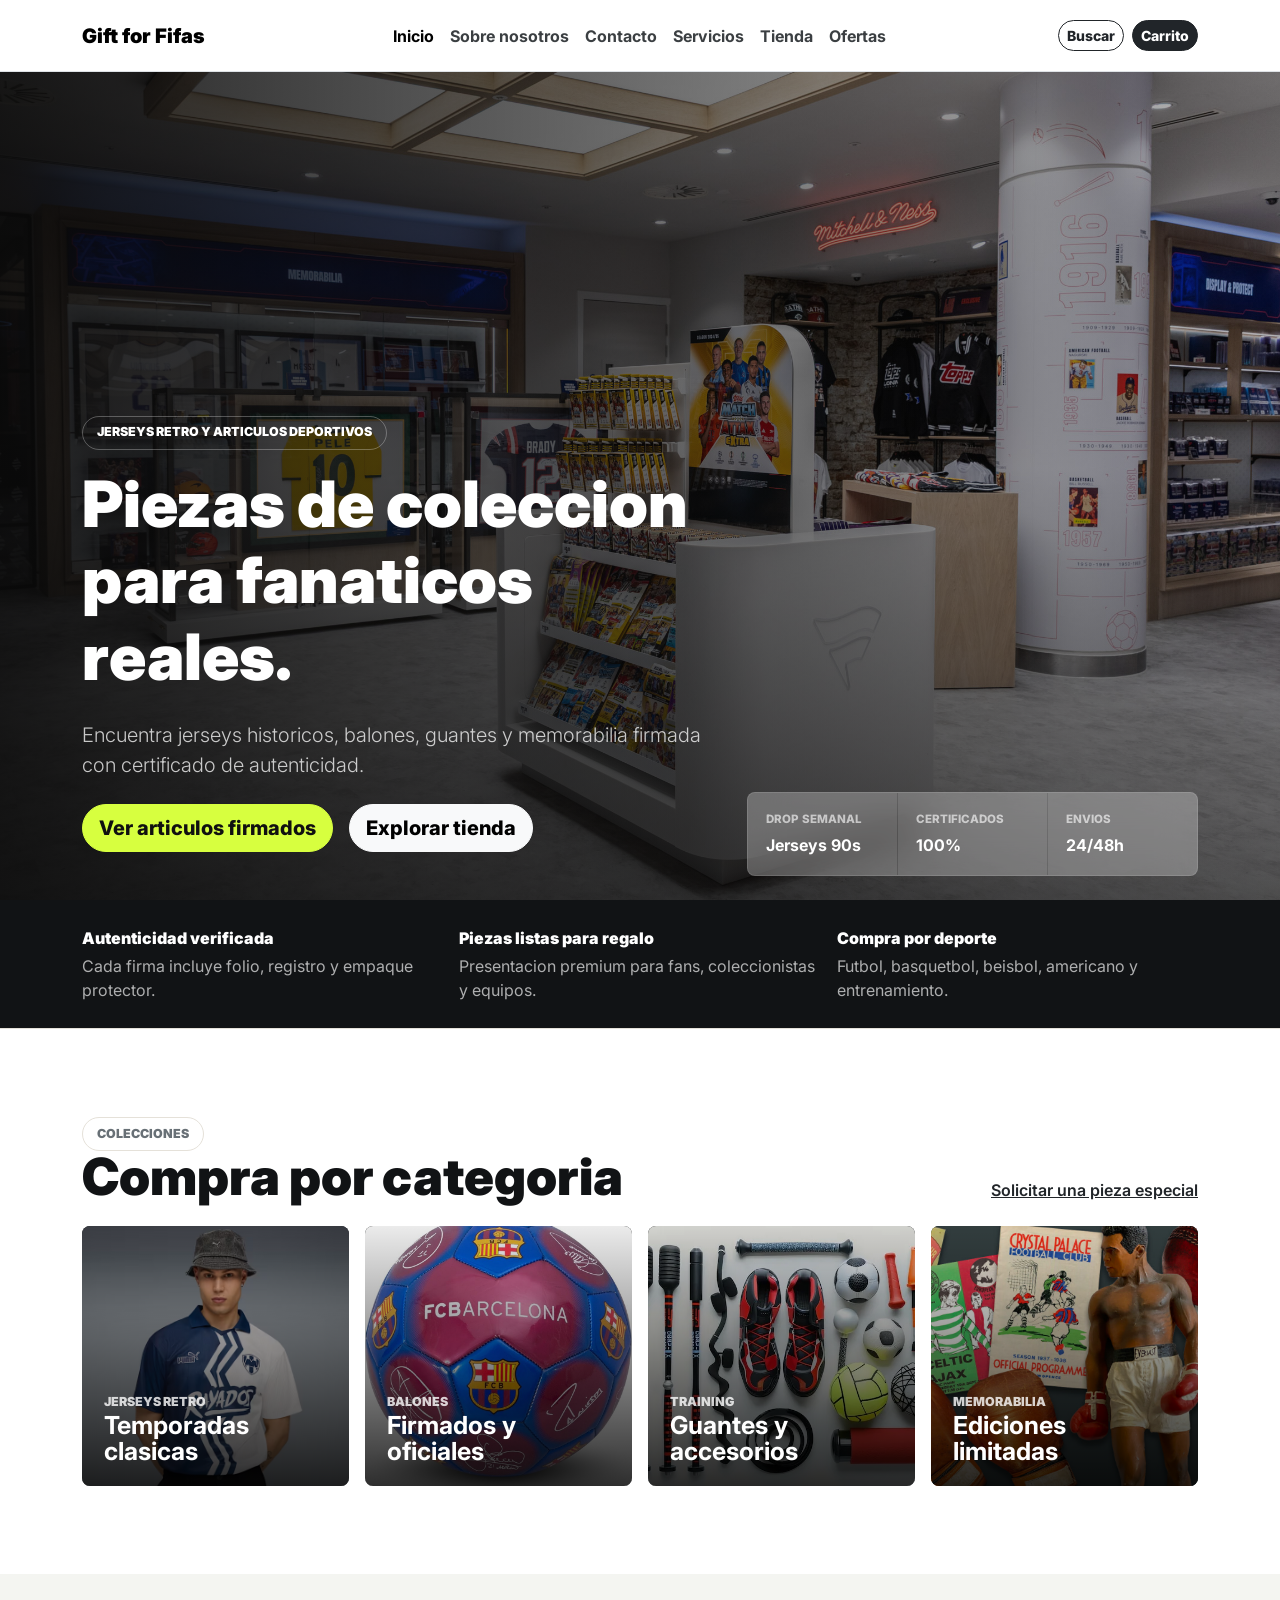
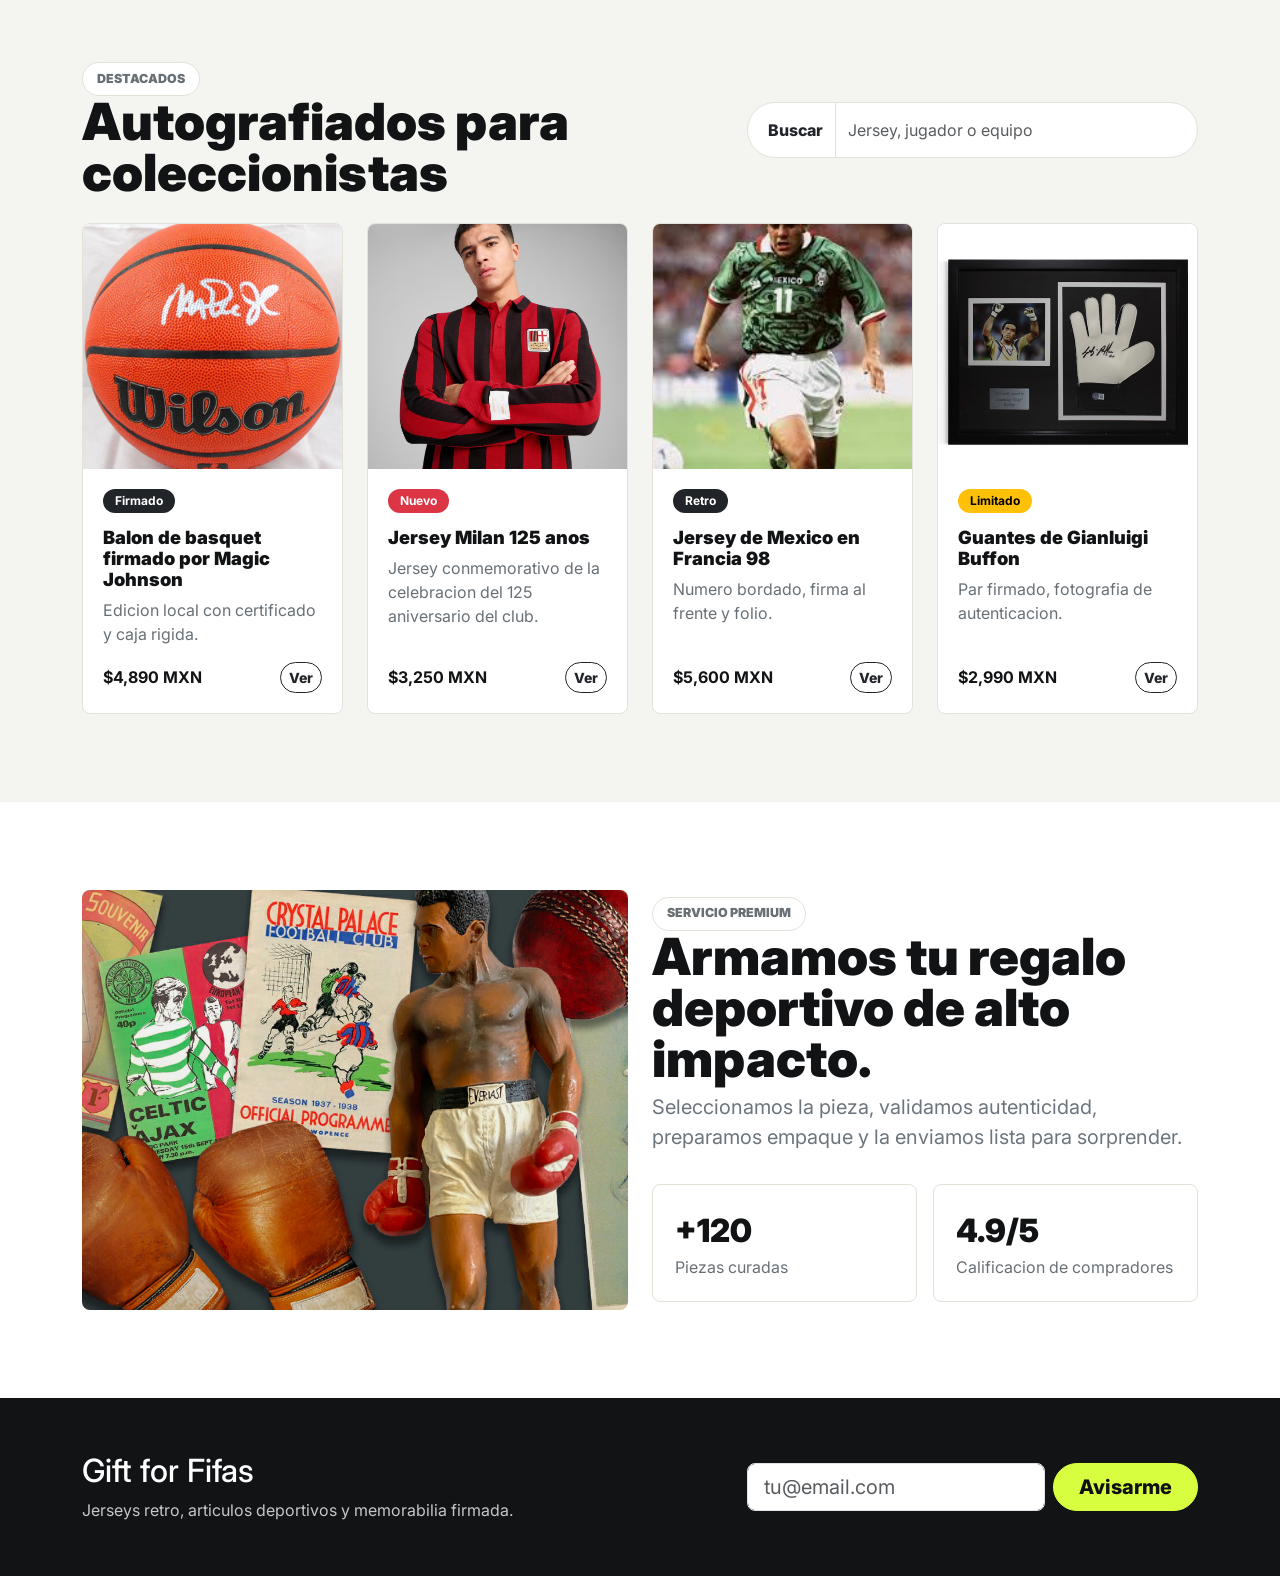
==== src/index.html @ b40ce78b "Merge pull request #1 from Rock2612:home section home" ====
<!DOCTYPE html>
<html lang="es">
<head>
    <meta charset="UTF-8">
    <meta name="viewport" content="width=device-width, initial-scale=1.0">
    <link href="https://cdn.jsdelivr.net/npm/bootstrap@5.3.8/dist/css/bootstrap.min.css" rel="stylesheet" integrity="sha384-sRIl4kxILFvY47J16cr9ZwB07vP4J8+LH7qKQnuqkuIAvNWLzeN8tE5YBujZqJLB" crossorigin="anonymous">
    <link rel="stylesheet" href="style.css">
    <title>Gift for Fifas</title>
</head>
<body>
    <nav class="navbar navbar-expand-lg fixed-top bg-white border-bottom">
        <div class="container">
            <a class="navbar-brand fw-black-custom" href="#">Gift for Fifas</a>
            <button class="navbar-toggler" type="button" data-bs-toggle="collapse" data-bs-target="#menuPrincipal" aria-controls="menuPrincipal" aria-expanded="false" aria-label="Abrir menu">
                <span class="navbar-toggler-icon"></span>
            </button>
            <div class="collapse navbar-collapse" id="menuPrincipal">
                <ul class="navbar-nav mx-auto mb-2 mb-lg-0">
                    <li class="nav-item"><a class="nav-link active" href="#inicio">Inicio</a></li>
                    <li class="nav-item"><a class="nav-link" href="#nosotros">Sobre nosotros</a></li>
                    <li class="nav-item"><a class="nav-link" href="#contacto">Contacto</a></li>
                    <li class="nav-item"><a class="nav-link" href="#servicios">Servicios</a></li>
                    <li class="nav-item"><a class="nav-link" href="#colecciones">Tienda</a></li>
                    <li class="nav-item"><a class="nav-link" href="#firmados">Ofertas</a></li>
                </ul>
                <div class="d-flex gap-2">
                    <button class="btn btn-outline-dark btn-sm">Buscar</button>
                    <button class="btn btn-dark btn-sm">Carrito</button>
                </div>
            </div>
        </div>
    </nav>

    <main id="inicio">
        <section class="hero-section">
            <div class="hero-image" aria-hidden="true"></div>
            <div class="hero-overlay"></div>
            <div class="container hero-content">
                <div class="row align-items-end min-vh-100">
                    <div class="col-lg-7 pb-5">
                        <span class="label-pill">Jerseys retro y articulos deportivos</span>
                        <h1 class="display-3 fw-black-custom text-white mt-3 mb-4">Piezas de coleccion para fanaticos reales.</h1>
                        <p class="lead text-white-soft mb-4">Encuentra jerseys historicos, balones, guantes y memorabilia firmada con certificado de autenticidad.</p>
                        <div class="d-flex flex-column flex-sm-row gap-3">
                            <a href="#firmados" class="btn btn-accent btn-lg">Ver articulos firmados</a>
                            <a href="#colecciones" class="btn btn-light btn-lg">Explorar tienda</a>
                        </div>
                    </div>
                    <div class="col-lg-5 pb-4">
                        <div class="hero-stats-panel ms-lg-auto">
                            <div>
                                <span class="stat-label">Drop semanal</span>
                                <strong>Jerseys 90s</strong>
                            </div>
                            <div>
                                <span class="stat-label">Certificados</span>
                                <strong>100%</strong>
                            </div>
                            <div>
                                <span class="stat-label">Envios</span>
                                <strong>24/48h</strong>
                            </div>
                        </div>
                    </div>
                </div>
            </div>
        </section>

        <section class="trust-strip">
            <div class="container">
                <div class="row g-3 text-center text-md-start">
                    <div class="col-md-4">
                        <p class="trust-title mb-1">Autenticidad verificada</p>
                        <p class="trust-text mb-0">Cada firma incluye folio, registro y empaque protector.</p>
                    </div>
                    <div class="col-md-4">
                        <p class="trust-title mb-1">Piezas listas para regalo</p>
                        <p class="trust-text mb-0">Presentacion premium para fans, coleccionistas y equipos.</p>
                    </div>
                    <div class="col-md-4">
                        <p class="trust-title mb-1">Compra por deporte</p>
                        <p class="trust-text mb-0">Futbol, basquetbol, beisbol, americano y entrenamiento.</p>
                    </div>
                </div>
            </div>
        </section>

        <section class="section-spacing" id="colecciones">
            <div class="container">
                <div class="d-flex flex-column flex-lg-row align-items-lg-end justify-content-between gap-3 mb-4">
                    <div>
                        <span class="label-pill label-light">Colecciones</span>
                        <h2 class="section-title mb-0">Compra por categoria</h2>
                    </div>
                    <a class="link-dark fw-semibold" href="#contacto">Solicitar una pieza especial</a>
                </div>

                <div class="row g-3">
                    <div class="col-6 col-lg-3">
                        <article class="category-card">
                            <img src="assets/img/retro.avif" class="category-image" alt="Jerseys retro colgados en tienda">
                            <span>Jerseys retro</span>
                            <strong>Temporadas clasicas</strong>
                        </article>
                    </div>
                    <div class="col-6 col-lg-3">
                        <article class="category-card">
                            <img src="assets/img/balon-firmado.jpg" class="category-image" alt="Balon firmado de coleccion">
                            <span>Balones</span>
                            <strong>Firmados y oficiales</strong>
                        </article>
                    </div>
                    <div class="col-6 col-lg-3">
                        <article class="category-card">
                            <img src="assets/img/articulos-deportivos.webp" class="category-image" alt="Articulos deportivos para entrenamiento">
                            <span>Training</span>
                            <strong>Guantes y accesorios</strong>
                        </article>
                    </div>
                    <div class="col-6 col-lg-3">
                        <article class="category-card">
                            <img src="assets/img/memorabilia.jpg" class="category-image" alt="Memorabilia deportiva en exhibicion">
                            <span>Memorabilia</span>
                            <strong>Ediciones limitadas</strong>
                        </article>
                    </div>
                </div>
            </div>
        </section>

        <section class="section-spacing soft-bg" id="firmados">
            <div class="container">
                <div class="row align-items-center g-4 mb-4">
                    <div class="col-lg-7">
                        <span class="label-pill label-light">Destacados</span>
                        <h2 class="section-title mb-0">Autografiados para coleccionistas</h2>
                    </div>
                    <div class="col-lg-5">
                        <div class="input-group product-search">
                            <span class="input-group-text">Buscar</span>
                            <input type="text" class="form-control" placeholder="Jersey, jugador o equipo">
                        </div>
                    </div>
                </div>

                <div class="row g-4">
                    <div class="col-md-6 col-xl-3">
                        <article class="product-card">
                            <div class="product-image-wrapper">
                                <img src="assets/img/magic-Jonhson.webp" class="product-image" alt="Balon de basquet firmado por Magic Johnson">
                            </div>
                            <div class="product-body">
                                <span class="badge text-bg-dark">Firmado</span>
                                <h3>Balon de basquet firmado por Magic Johnson</h3>
                                <p>Edicion local con certificado y caja rigida.</p>
                                <div class="d-flex justify-content-between align-items-center">
                                    <strong>$4,890 MXN</strong>
                                    <button class="btn btn-sm btn-outline-dark">Ver</button>
                                </div>
                            </div>
                        </article>
                    </div>
                    <div class="col-md-6 col-xl-3">
                        <article class="product-card">
                            <div class="product-image-wrapper">
                                <img src="assets/img/milan.avif" class="product-image" alt="Jersey conmemorativo del Milan">
                            </div>
                            <div class="product-body">
                                <span class="badge text-bg-danger">Nuevo</span>
                                <h3>Jersey Milan 125 anos</h3>
                                <p>Jersey conmemorativo de la celebracion del 125 aniversario del club.</p>
                                <div class="d-flex justify-content-between align-items-center">
                                    <strong>$3,250 MXN</strong>
                                    <button class="btn btn-sm btn-outline-dark">Ver</button>
                                </div>
                            </div>
                        </article>
                    </div>
                    <div class="col-md-6 col-xl-3">
                        <article class="product-card">
                            <div class="product-image-wrapper">
                                <img src="assets/img/francia98.jpg" class="product-image" alt="Jersey de Mexico en Francia 98">
                            </div>
                            <div class="product-body">
                                <span class="badge text-bg-dark">Retro</span>
                                <h3>Jersey de Mexico en Francia 98</h3>
                                <p>Numero bordado, firma al frente y folio.</p>
                                <div class="d-flex justify-content-between align-items-center">
                                    <strong>$5,600 MXN</strong>
                                    <button class="btn btn-sm btn-outline-dark">Ver</button>
                                </div>
                            </div>
                        </article>
                    </div>
                    <div class="col-md-6 col-xl-3">
                        <article class="product-card">
                            <div class="product-image-wrapper">
                                <img src="assets/img/buffon.png" class="product-image" alt="Guantes firmados por Gianluigi Buffon">
                            </div>
                            <div class="product-body">
                                <span class="badge text-bg-warning">Limitado</span>
                                <h3>Guantes de Gianluigi Buffon</h3>
                                <p>Par firmado, fotografia de autenticacion.</p>
                                <div class="d-flex justify-content-between align-items-center">
                                    <strong>$2,990 MXN</strong>
                                    <button class="btn btn-sm btn-outline-dark">Ver</button>
                                </div>
                            </div>
                        </article>
                    </div>
                </div>
            </div>
        </section>

        <section class="section-spacing" id="servicios">
            <div class="container">
                <div class="row g-4 align-items-center">
                    <div class="col-lg-6">
                        <div class="editorial-image"></div>
                    </div>
                    <div class="col-lg-6" id="nosotros">
                        <span class="label-pill label-light">Servicio premium</span>
                        <h2 class="section-title">Armamos tu regalo deportivo de alto impacto.</h2>
                        <p class="text-secondary fs-5">Seleccionamos la pieza, validamos autenticidad, preparamos empaque y la enviamos lista para sorprender.</p>
                        <div class="row g-3 mt-2">
                            <div class="col-sm-6">
                                <div class="mini-stat">
                                    <strong>+120</strong>
                                    <span>Piezas curadas</span>
                                </div>
                            </div>
                            <div class="col-sm-6">
                                <div class="mini-stat">
                                    <strong>4.9/5</strong>
                                    <span>Calificacion de compradores</span>
                                </div>
                            </div>
                        </div>
                    </div>
                </div>
            </div>
        </section>
    </main>

    <footer class="site-footer" id="contacto">
        <div class="container">
            <div class="row g-4 align-items-center">
                <div class="col-lg-7">
                    <h2 class="mb-2">Gift for Fifas</h2>
                    <p class="mb-0 text-white-soft">Jerseys retro, articulos deportivos y memorabilia firmada.</p>
                </div>
                <div class="col-lg-5">
                    <form class="row g-2">
                        <div class="col-sm-8">
                            <input type="email" class="form-control form-control-lg" placeholder="tu@email.com">
                        </div>
                        <div class="col-sm-4">
                            <button class="btn btn-accent btn-lg w-100" type="submit">Avisarme</button>
                        </div>
                    </form>
                </div>
            </div>
        </div>
    </footer>

    <script src="app.js"></script>
    <script src="https://cdn.jsdelivr.net/npm/bootstrap@5.3.8/dist/js/bootstrap.bundle.min.js" integrity="sha384-FKyoEForCGlyvwx9Hj09JcYn3nv7wiPVlz7YYwJrWVcXK/BmnVDxM+D2scQbITxI" crossorigin="anonymous"></script>
</body>
</html>
---- src/style.css ----
@import url("https://fonts.googleapis.com/css2?family=Inter:wght@400;500;600;700;800;900&display=swap");

:root {
    --tinta: #111315;
    --texto-suave: #687076;
    --soft-bg: #f4f5f1;
    --linea: #e5e1d9;
    --acento: #d7ff3f;
}

* {
    letter-spacing: 0;
}

body {
    font-family: "Inter", Arial, sans-serif;
    color: var(--tinta);
    background: #fff;
}

.fw-black-custom {
    font-weight: 900;
}

.navbar {
    min-height: 72px;
}

.navbar-brand {
    font-size: 1.25rem;
}

.nav-link {
    font-weight: 700;
    color: #3b3f42;
}

.hero-section {
    position: relative;
    min-height: 760px;
    overflow: hidden;
    background: #101010;
}

.hero-image {
    position: absolute;
    inset: 0;
    background-image: url("assets/img/fataticos.jpg");
    background-size: cover;
    background-position: center top;
    transform: scale(1.03);
}

.hero-overlay {
    position: absolute;
    inset: 0;
    background:
        linear-gradient(90deg, rgba(10, 10, 10, .9) 0%, rgba(10, 10, 10, .62) 44%, rgba(10, 10, 10, .26) 100%),
        linear-gradient(0deg, rgba(10, 10, 10, .58) 0%, rgba(10, 10, 10, .04) 48%);
}

.hero-content {
    position: relative;
    z-index: 2;
}

.text-white-soft {
    color: rgba(255, 255, 255, .76);
}

.label-pill {
    display: inline-flex;
    align-items: center;
    min-height: 34px;
    padding: 0 14px;
    border: 1px solid rgba(255, 255, 255, .28);
    border-radius: 999px;
    color: #fff;
    font-size: .78rem;
    font-weight: 900;
    text-transform: uppercase;
}

.label-light {
    border-color: var(--linea);
    color: var(--texto-suave);
    background: #fff;
}

.btn {
    border-radius: 999px;
    font-weight: 800;
}

.btn-accent {
    color: #101010;
    background: var(--acento);
    border-color: var(--acento);
}

.btn-accent:hover {
    color: #101010;
    background: #c6ef31;
    border-color: #c6ef31;
}

.hero-stats-panel {
    display: grid;
    grid-template-columns: repeat(3, 1fr);
    gap: 1px;
    max-width: 460px;
    overflow: hidden;
    border: 1px solid rgba(255, 255, 255, .22);
    border-radius: 8px;
    background: rgba(255, 255, 255, .18);
    backdrop-filter: blur(18px);
}

.hero-stats-panel > div {
    min-width: 0;
    padding: 18px;
    background: rgba(255, 255, 255, .12);
}

.hero-stats-panel strong,
.hero-stats-panel span {
    display: block;
    color: #fff;
}

.stat-label {
    margin-bottom: 5px;
    font-size: .72rem;
    font-weight: 800;
    text-transform: uppercase;
    color: rgba(255, 255, 255, .62) !important;
}

.trust-strip {
    padding: 26px 0;
    border-bottom: 1px solid var(--linea);
    background: var(--tinta);
}

.trust-title {
    color: #fff;
    font-weight: 900;
}

.trust-text {
    color: rgba(255, 255, 255, .66);
}

.section-spacing {
    padding: 88px 0;
}

.soft-bg {
    background: var(--soft-bg);
}

.section-title {
    max-width: 760px;
    font-size: clamp(2rem, 4vw, 3.5rem);
    font-weight: 900;
    line-height: 1;
}

.category-card {
    position: relative;
    display: flex;
    flex-direction: column;
    justify-content: flex-end;
    min-height: 260px;
    padding: 22px;
    border-radius: 8px;
    color: #fff;
    overflow: hidden;
    isolation: isolate;
    background: var(--tinta);
}

.category-card::after {
    position: absolute;
    inset: 0;
    z-index: -1;
    content: "";
    background: linear-gradient(180deg, rgba(0, 0, 0, .08) 0%, rgba(0, 0, 0, .82) 100%);
}

.category-image {
    position: absolute;
    inset: 0;
    z-index: -2;
    width: 100%;
    height: 100%;
    object-fit: cover;
    object-position: center;
    transition: transform .3s ease;
}

.category-card:hover .category-image {
    transform: scale(1.06);
}

.category-card span {
    font-size: .78rem;
    font-weight: 900;
    text-transform: uppercase;
    opacity: .8;
}

.category-card strong {
    max-width: 190px;
    font-size: 1.55rem;
    line-height: 1.05;
}

.product-search .input-group-text,
.product-search .form-control {
    min-height: 56px;
    border-color: var(--linea);
    border-radius: 999px;
}

.product-search .input-group-text {
    padding-left: 20px;
    background: #fff;
    font-weight: 800;
}

.product-search .form-control {
    padding-right: 20px;
}

.product-card {
    display: flex;
    flex-direction: column;
    height: 100%;
    overflow: hidden;
    border: 1px solid var(--linea);
    border-radius: 8px;
    background: #fff;
}

.product-image-wrapper {
    height: 245px;
    background: #f6f6f3;
}

.product-image {
    display: block;
    width: 100%;
    height: 100%;
    object-fit: cover;
    object-position: center;
}

.product-body {
    display: flex;
    flex: 1;
    flex-direction: column;
    padding: 20px;
}

.product-body .badge {
    align-self: flex-start;
    padding: 6px 12px;
    border-radius: 999px;
}

.product-body h3 {
    margin: 14px 0 8px;
    font-size: 1.14rem;
    font-weight: 900;
    line-height: 1.15;
}

.product-body p {
    flex: 1;
    color: var(--texto-suave);
}

.editorial-image {
    min-height: 420px;
    border-radius: 8px;
    background-image:
        linear-gradient(180deg, rgba(0, 0, 0, .04), rgba(0, 0, 0, .08)),
        url("assets/img/memorabilia.jpg");
    background-size: cover;
    background-position: center;
}

.mini-stat {
    padding: 22px;
    border: 1px solid var(--linea);
    border-radius: 8px;
    background: #fff;
}

.mini-stat strong,
.mini-stat span {
    display: block;
}

.mini-stat strong {
    font-size: 2rem;
    font-weight: 900;
}

.mini-stat span {
    color: var(--texto-suave);
}

.site-footer {
    padding: 54px 0;
    color: #fff;
    background: #111315;
}

@media (max-width: 991.98px) {
    .hero-section {
        min-height: 700px;
    }

    .display-3 {
        font-size: 3.2rem;
    }
}

@media (max-width: 575.98px) {
    .navbar {
        min-height: 64px;
    }

    .hero-section {
        min-height: 760px;
    }

    .display-3 {
        font-size: 2.55rem;
    }

    .hero-stats-panel {
        grid-template-columns: 1fr;
    }

    .section-spacing {
        padding: 60px 0;
    }

    .category-card {
        min-height: 210px;
        padding: 18px;
    }

    .category-card strong {
        font-size: 1.2rem;
    }

    .product-image-wrapper {
        height: 230px;
    }
}
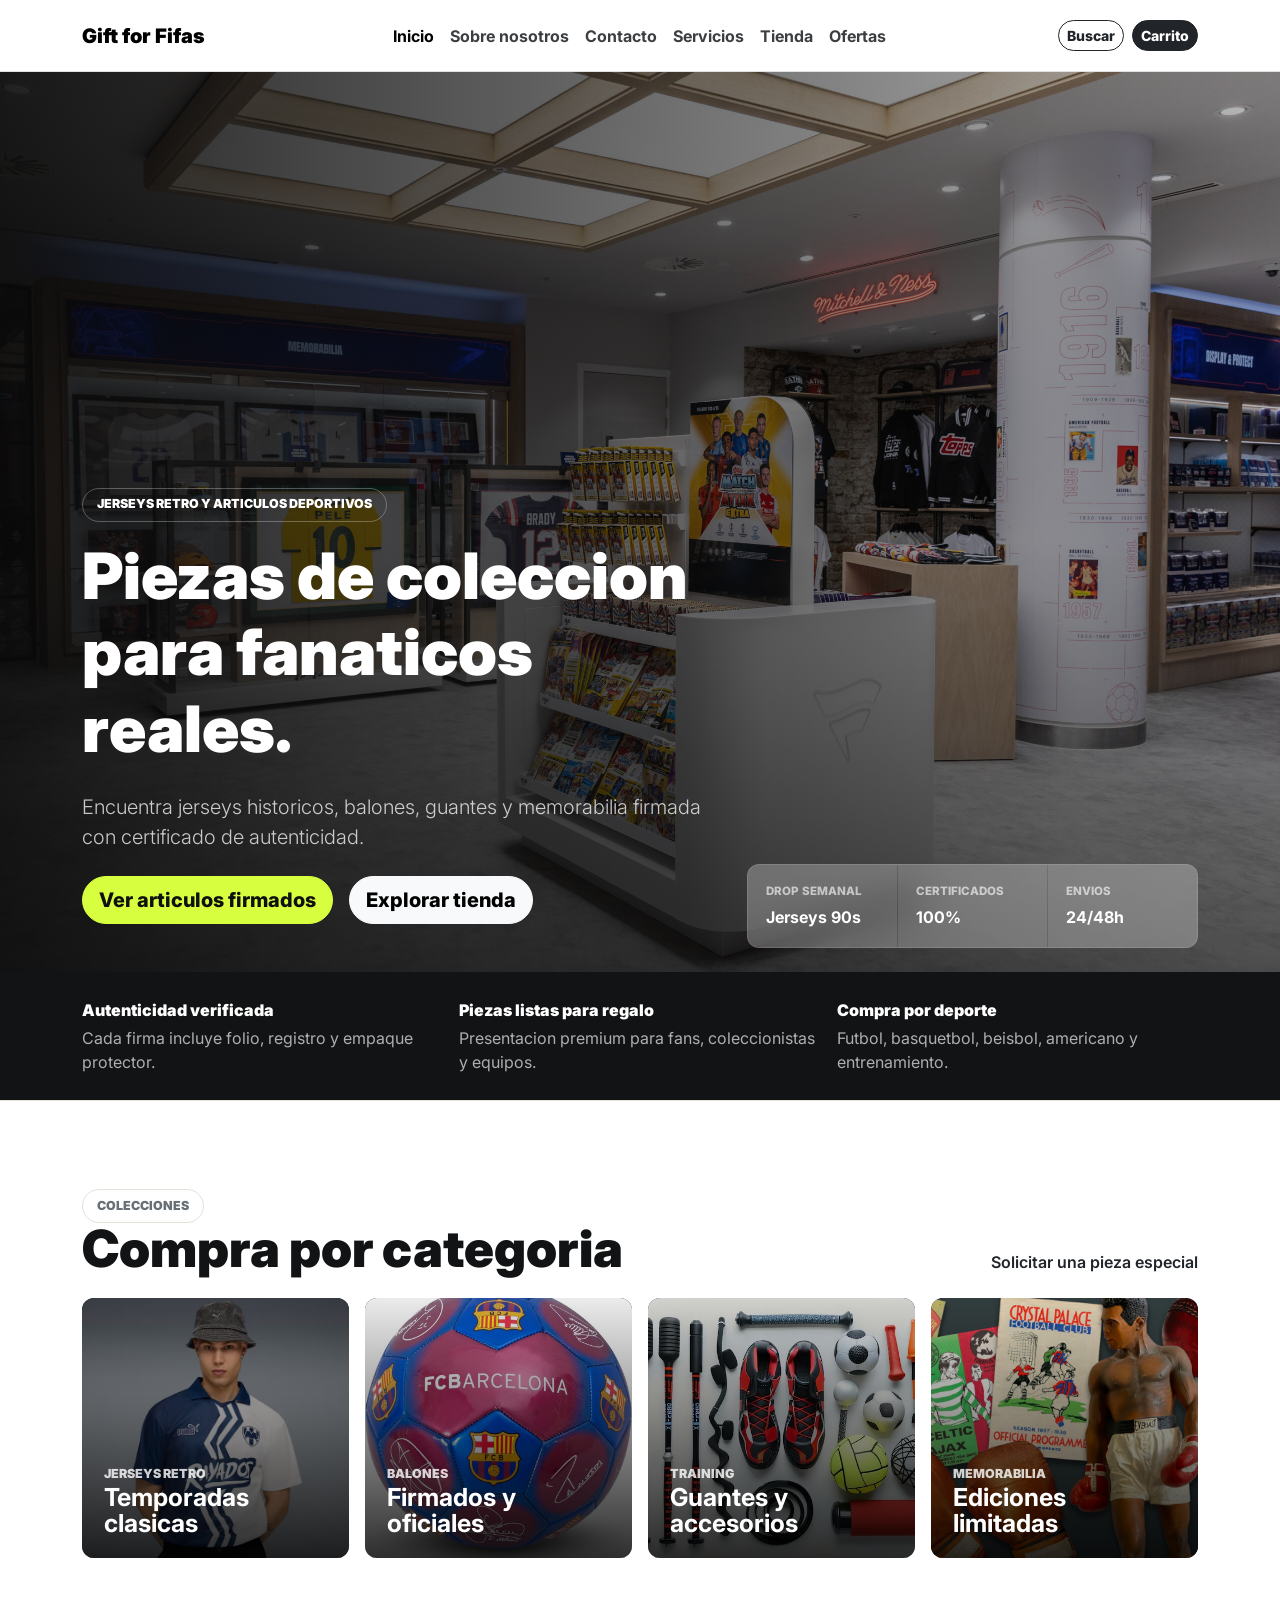
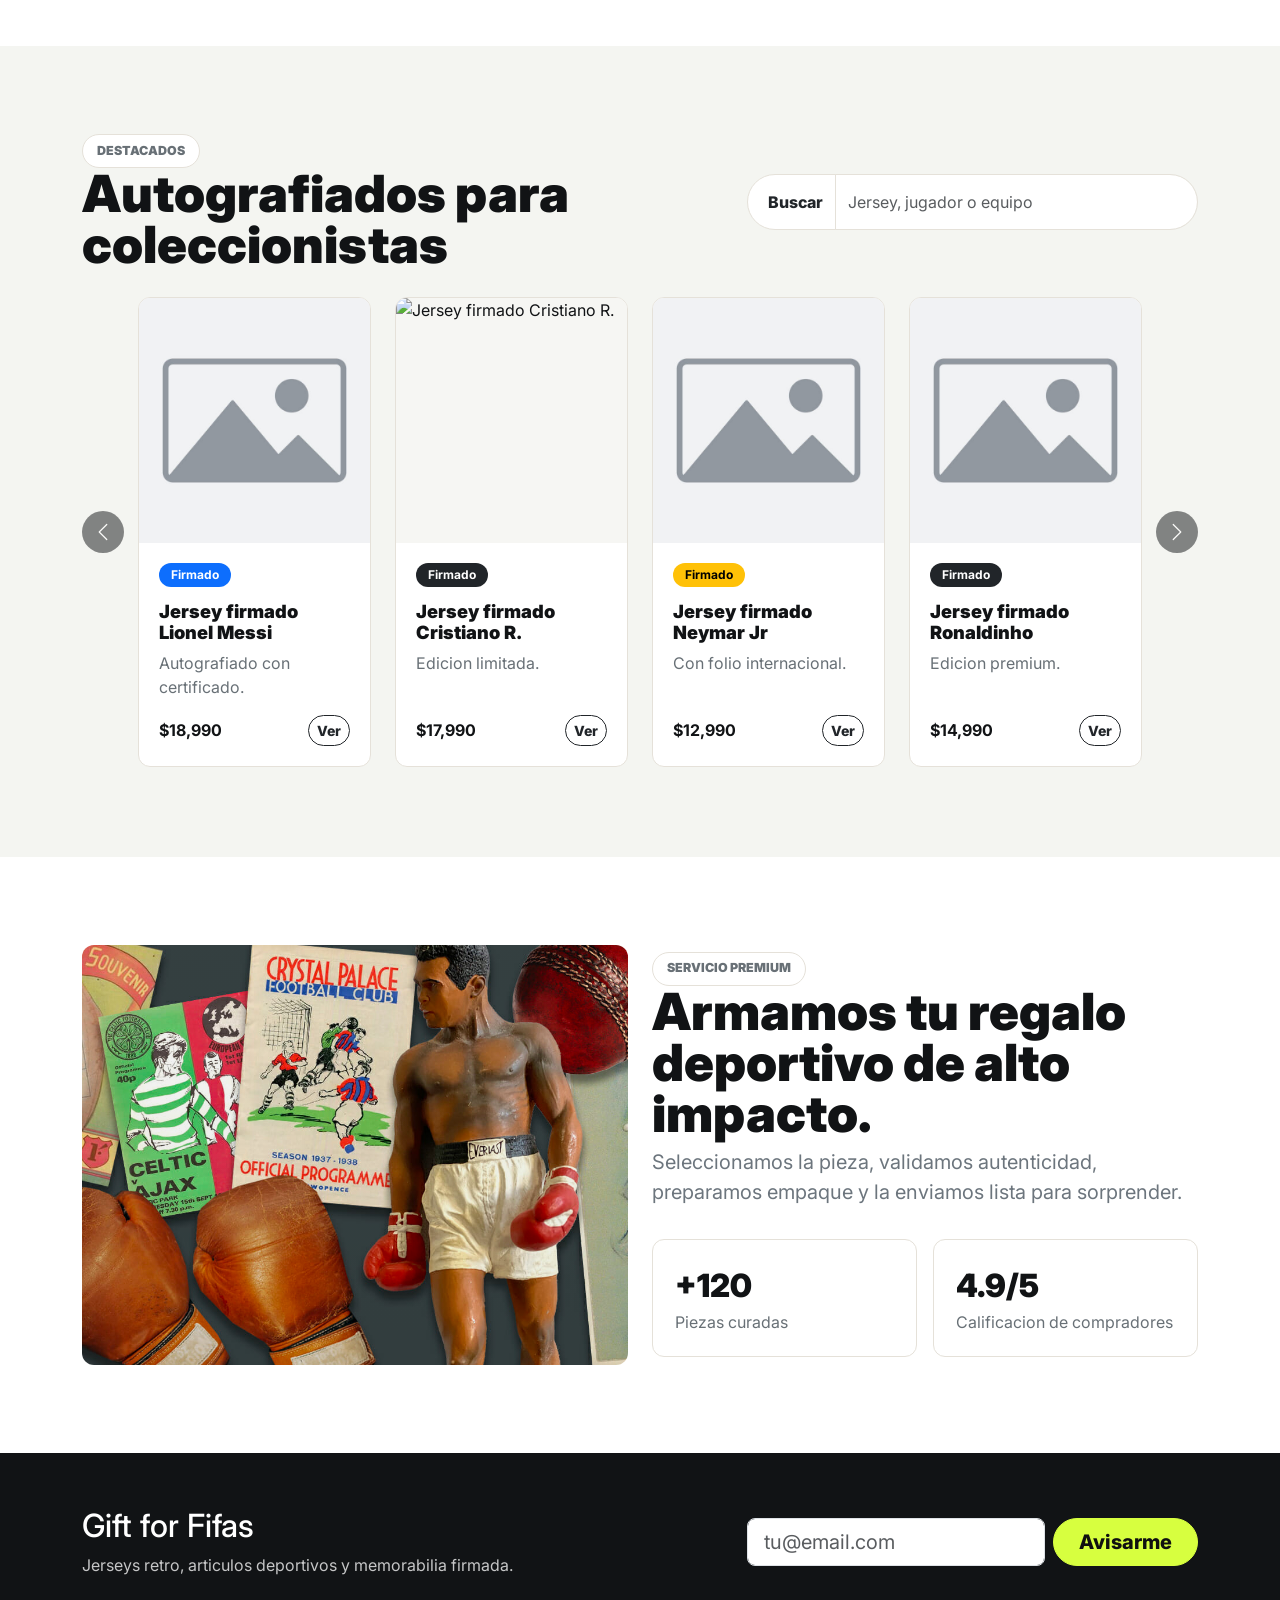
==== commit e9a7baba: "Merge pull request #2 from Rock2612:add-db.json db.josn" ====
--- a/src/index.html
+++ b/src/index.html
@@ -1,17 +1,21 @@
 <!DOCTYPE html>
-<html lang="es">
+<html lang="en">
+
 <head>
+    <link href="https://cdn.jsdelivr.net/npm/bootstrap@5.3.8/dist/css/bootstrap.min.css" rel="stylesheet" integrity="sha384-sRIl4kxILFvY47J16cr9ZwB07vP4J8+LH7qKQnuqkuIAvNWLzeN8tE5YBujZqJLB" crossorigin="anonymous">
+    <link rel="stylesheet" href="/src/style.css">
     <meta charset="UTF-8">
     <meta name="viewport" content="width=device-width, initial-scale=1.0">
-    <link href="https://cdn.jsdelivr.net/npm/bootstrap@5.3.8/dist/css/bootstrap.min.css" rel="stylesheet" integrity="sha384-sRIl4kxILFvY47J16cr9ZwB07vP4J8+LH7qKQnuqkuIAvNWLzeN8tE5YBujZqJLB" crossorigin="anonymous">
-    <link rel="stylesheet" href="style.css">
-    <title>Gift for Fifas</title>
+    <title>Gift for Fifas | Jerseys Retro y Memorabilia</title>
 </head>
+
 <body>
+
     <nav class="navbar navbar-expand-lg fixed-top bg-white border-bottom">
         <div class="container">
             <a class="navbar-brand fw-black-custom" href="#">Gift for Fifas</a>
-            <button class="navbar-toggler" type="button" data-bs-toggle="collapse" data-bs-target="#menuPrincipal" aria-controls="menuPrincipal" aria-expanded="false" aria-label="Abrir menu">
+            <button class="navbar-toggler" type="button" data-bs-toggle="collapse" data-bs-target="#menuPrincipal"
+                aria-controls="menuPrincipal" aria-expanded="false" aria-label="Abrir menu">
                 <span class="navbar-toggler-icon"></span>
             </button>
             <div class="collapse navbar-collapse" id="menuPrincipal">
@@ -39,8 +43,10 @@
                 <div class="row align-items-end min-vh-100">
                     <div class="col-lg-7 pb-5">
                         <span class="label-pill">Jerseys retro y articulos deportivos</span>
-                        <h1 class="display-3 fw-black-custom text-white mt-3 mb-4">Piezas de coleccion para fanaticos reales.</h1>
-                        <p class="lead text-white-soft mb-4">Encuentra jerseys historicos, balones, guantes y memorabilia firmada con certificado de autenticidad.</p>
+                        <h1 class="display-3 fw-black-custom text-white mt-3 mb-4">Piezas de coleccion para fanaticos
+                            reales.</h1>
+                        <p class="lead text-white-soft mb-4">Encuentra jerseys historicos, balones, guantes y
+                            memorabilia firmada con certificado de autenticidad.</p>
                         <div class="d-flex flex-column flex-sm-row gap-3">
                             <a href="#firmados" class="btn btn-accent btn-lg">Ver articulos firmados</a>
                             <a href="#colecciones" class="btn btn-light btn-lg">Explorar tienda</a>
@@ -97,29 +103,35 @@
 
                 <div class="row g-3">
                     <div class="col-6 col-lg-3">
+                        <a href="">
+                            <article class="category-card">
+                                <img src="assets/img/retro.avif" class="category-image"
+                                    alt="Jerseys retro colgados en tienda">
+                                <span>Jerseys retro</span>
+                                <strong>Temporadas clasicas</strong>
+                            </article>
+                        </a>
+                    </div>
+                    <div class="col-6 col-lg-3">
                         <article class="category-card">
-                            <img src="assets/img/retro.avif" class="category-image" alt="Jerseys retro colgados en tienda">
-                            <span>Jerseys retro</span>
-                            <strong>Temporadas clasicas</strong>
-                        </article>
-                    </div>
-                    <div class="col-6 col-lg-3">
-                        <article class="category-card">
-                            <img src="assets/img/balon-firmado.jpg" class="category-image" alt="Balon firmado de coleccion">
+                            <img src="assets/img/balon-firmado.jpg" class="category-image"
+                                alt="Balon firmado de coleccion">
                             <span>Balones</span>
                             <strong>Firmados y oficiales</strong>
                         </article>
                     </div>
                     <div class="col-6 col-lg-3">
                         <article class="category-card">
-                            <img src="assets/img/articulos-deportivos.webp" class="category-image" alt="Articulos deportivos para entrenamiento">
+                            <img src="assets/img/articulos-deportivos.webp" class="category-image"
+                                alt="Articulos deportivos para entrenamiento">
                             <span>Training</span>
                             <strong>Guantes y accesorios</strong>
                         </article>
                     </div>
                     <div class="col-6 col-lg-3">
                         <article class="category-card">
-                            <img src="assets/img/memorabilia.jpg" class="category-image" alt="Memorabilia deportiva en exhibicion">
+                            <img src="assets/img/memorabilia.jpg" class="category-image"
+                                alt="Memorabilia deportiva en exhibicion">
                             <span>Memorabilia</span>
                             <strong>Ediciones limitadas</strong>
                         </article>
@@ -143,71 +155,22 @@
                     </div>
                 </div>
 
-                <div class="row g-4">
-                    <div class="col-md-6 col-xl-3">
-                        <article class="product-card">
-                            <div class="product-image-wrapper">
-                                <img src="assets/img/magic-Jonhson.webp" class="product-image" alt="Balon de basquet firmado por Magic Johnson">
-                            </div>
-                            <div class="product-body">
-                                <span class="badge text-bg-dark">Firmado</span>
-                                <h3>Balon de basquet firmado por Magic Johnson</h3>
-                                <p>Edicion local con certificado y caja rigida.</p>
-                                <div class="d-flex justify-content-between align-items-center">
-                                    <strong>$4,890 MXN</strong>
-                                    <button class="btn btn-sm btn-outline-dark">Ver</button>
-                                </div>
-                            </div>
-                        </article>
-                    </div>
-                    <div class="col-md-6 col-xl-3">
-                        <article class="product-card">
-                            <div class="product-image-wrapper">
-                                <img src="assets/img/milan.avif" class="product-image" alt="Jersey conmemorativo del Milan">
-                            </div>
-                            <div class="product-body">
-                                <span class="badge text-bg-danger">Nuevo</span>
-                                <h3>Jersey Milan 125 anos</h3>
-                                <p>Jersey conmemorativo de la celebracion del 125 aniversario del club.</p>
-                                <div class="d-flex justify-content-between align-items-center">
-                                    <strong>$3,250 MXN</strong>
-                                    <button class="btn btn-sm btn-outline-dark">Ver</button>
-                                </div>
-                            </div>
-                        </article>
-                    </div>
-                    <div class="col-md-6 col-xl-3">
-                        <article class="product-card">
-                            <div class="product-image-wrapper">
-                                <img src="assets/img/francia98.jpg" class="product-image" alt="Jersey de Mexico en Francia 98">
-                            </div>
-                            <div class="product-body">
-                                <span class="badge text-bg-dark">Retro</span>
-                                <h3>Jersey de Mexico en Francia 98</h3>
-                                <p>Numero bordado, firma al frente y folio.</p>
-                                <div class="d-flex justify-content-between align-items-center">
-                                    <strong>$5,600 MXN</strong>
-                                    <button class="btn btn-sm btn-outline-dark">Ver</button>
-                                </div>
-                            </div>
-                        </article>
-                    </div>
-                    <div class="col-md-6 col-xl-3">
-                        <article class="product-card">
-                            <div class="product-image-wrapper">
-                                <img src="assets/img/buffon.png" class="product-image" alt="Guantes firmados por Gianluigi Buffon">
-                            </div>
-                            <div class="product-body">
-                                <span class="badge text-bg-warning">Limitado</span>
-                                <h3>Guantes de Gianluigi Buffon</h3>
-                                <p>Par firmado, fotografia de autenticacion.</p>
-                                <div class="d-flex justify-content-between align-items-center">
-                                    <strong>$2,990 MXN</strong>
-                                    <button class="btn btn-sm btn-outline-dark">Ver</button>
-                                </div>
-                            </div>
-                        </article>
-                    </div>
+                <div id="signedProductsCarousel" class="carousel slide product-carousel" data-bs-ride="carousel">
+                    <div class="carousel-inner" id="signedProductsCarouselInner">
+                        <div class="carousel-item active">
+                            <div class="product-loading">Cargando productos...</div>
+                        </div>
+                    </div>
+                    <button class="carousel-control-prev product-carousel-control" type="button"
+                        data-bs-target="#signedProductsCarousel" data-bs-slide="prev">
+                        <span class="carousel-control-prev-icon" aria-hidden="true"></span>
+                        <span class="visually-hidden">Anterior</span>
+                    </button>
+                    <button class="carousel-control-next product-carousel-control" type="button"
+                        data-bs-target="#signedProductsCarousel" data-bs-slide="next">
+                        <span class="carousel-control-next-icon" aria-hidden="true"></span>
+                        <span class="visually-hidden">Siguiente</span>
+                    </button>
                 </div>
             </div>
         </section>
@@ -221,7 +184,8 @@
                     <div class="col-lg-6" id="nosotros">
                         <span class="label-pill label-light">Servicio premium</span>
                         <h2 class="section-title">Armamos tu regalo deportivo de alto impacto.</h2>
-                        <p class="text-secondary fs-5">Seleccionamos la pieza, validamos autenticidad, preparamos empaque y la enviamos lista para sorprender.</p>
+                        <p class="text-secondary fs-5">Seleccionamos la pieza, validamos autenticidad, preparamos
+                            empaque y la enviamos lista para sorprender.</p>
                         <div class="row g-3 mt-2">
                             <div class="col-sm-6">
                                 <div class="mini-stat">
@@ -266,4 +230,5 @@
     <script src="app.js"></script>
     <script src="https://cdn.jsdelivr.net/npm/bootstrap@5.3.8/dist/js/bootstrap.bundle.min.js" integrity="sha384-FKyoEForCGlyvwx9Hj09JcYn3nv7wiPVlz7YYwJrWVcXK/BmnVDxM+D2scQbITxI" crossorigin="anonymous"></script>
 </body>
-</html>
+
+</html>
--- a/src/style.css
+++ b/src/style.css
@@ -9,21 +9,45 @@
 }
 
 * {
+    margin: 0;
+    padding: 0;
+    box-sizing: border-box;
     letter-spacing: 0;
 }
 
+html {
+    scroll-behavior: smooth;
+}
+
 body {
+    padding-top: 72px;
     font-family: "Inter", Arial, sans-serif;
     color: var(--tinta);
     background: #fff;
+    overflow-x: hidden;
+}
+
+img {
+    max-width: 100%;
+    display: block;
+}
+
+a {
+    text-decoration: none;
+    color: inherit;
 }
 
 .fw-black-custom {
     font-weight: 900;
 }
+
+/* ========================= */
+/* ===== NAVBAR ============ */
+/* ========================= */
 
 .navbar {
     min-height: 72px;
+    backdrop-filter: blur(12px);
 }
 
 .navbar-brand {
@@ -33,11 +57,20 @@
 .nav-link {
     font-weight: 700;
     color: #3b3f42;
-}
+    transition: .2s ease;
+}
+
+.nav-link:hover {
+    color: #000;
+}
+
+/* ========================= */
+/* ===== HERO ============== */
+/* ========================= */
 
 .hero-section {
     position: relative;
-    min-height: 760px;
+    min-height: calc(100vh - 72px);
     overflow: hidden;
     background: #101010;
 }
@@ -55,8 +88,13 @@
     position: absolute;
     inset: 0;
     background:
-        linear-gradient(90deg, rgba(10, 10, 10, .9) 0%, rgba(10, 10, 10, .62) 44%, rgba(10, 10, 10, .26) 100%),
-        linear-gradient(0deg, rgba(10, 10, 10, .58) 0%, rgba(10, 10, 10, .04) 48%);
+        linear-gradient(90deg,
+            rgba(10, 10, 10, .9) 0%,
+            rgba(10, 10, 10, .62) 44%,
+            rgba(10, 10, 10, .26) 100%),
+        linear-gradient(0deg,
+            rgba(10, 10, 10, .58) 0%,
+            rgba(10, 10, 10, .04) 48%);
 }
 
 .hero-content {
@@ -67,6 +105,10 @@
 .text-white-soft {
     color: rgba(255, 255, 255, .76);
 }
+
+/* ========================= */
+/* ===== PILLS Y BUTTONS === */
+/* ========================= */
 
 .label-pill {
     display: inline-flex;
@@ -90,6 +132,7 @@
 .btn {
     border-radius: 999px;
     font-weight: 800;
+    transition: .25s ease;
 }
 
 .btn-accent {
@@ -102,7 +145,12 @@
     color: #101010;
     background: #c6ef31;
     border-color: #c6ef31;
-}
+    transform: translateY(-2px);
+}
+
+/* ========================= */
+/* ===== STATS PANEL ======= */
+/* ========================= */
 
 .hero-stats-panel {
     display: grid;
@@ -111,7 +159,7 @@
     max-width: 460px;
     overflow: hidden;
     border: 1px solid rgba(255, 255, 255, .22);
-    border-radius: 8px;
+    border-radius: 12px;
     background: rgba(255, 255, 255, .18);
     backdrop-filter: blur(18px);
 }
@@ -136,6 +184,10 @@
     color: rgba(255, 255, 255, .62) !important;
 }
 
+/* ========================= */
+/* ===== TRUST STRIP ======= */
+/* ========================= */
+
 .trust-strip {
     padding: 26px 0;
     border-bottom: 1px solid var(--linea);
@@ -151,6 +203,10 @@
     color: rgba(255, 255, 255, .66);
 }
 
+/* ========================= */
+/* ===== SECTIONS ========== */
+/* ========================= */
+
 .section-spacing {
     padding: 88px 0;
 }
@@ -165,6 +221,10 @@
     font-weight: 900;
     line-height: 1;
 }
+
+/* ========================= */
+/* ===== CATEGORY CARDS ==== */
+/* ========================= */
 
 .category-card {
     position: relative;
@@ -173,11 +233,16 @@
     justify-content: flex-end;
     min-height: 260px;
     padding: 22px;
-    border-radius: 8px;
+    border-radius: 12px;
     color: #fff;
     overflow: hidden;
     isolation: isolate;
     background: var(--tinta);
+    transition: transform .3s ease;
+}
+
+.category-card:hover {
+    transform: translateY(-4px);
 }
 
 .category-card::after {
@@ -185,7 +250,11 @@
     inset: 0;
     z-index: -1;
     content: "";
-    background: linear-gradient(180deg, rgba(0, 0, 0, .08) 0%, rgba(0, 0, 0, .82) 100%);
+    background: linear-gradient(
+        180deg,
+        rgba(0, 0, 0, .08) 0%,
+        rgba(0, 0, 0, .82) 100%
+    );
 }
 
 .category-image {
@@ -216,6 +285,10 @@
     line-height: 1.05;
 }
 
+/* ========================= */
+/* ===== SEARCH ============ */
+/* ========================= */
+
 .product-search .input-group-text,
 .product-search .form-control {
     min-height: 56px;
@@ -232,6 +305,10 @@
 .product-search .form-control {
     padding-right: 20px;
 }
+
+/* ========================= */
+/* ===== PRODUCTS ========== */
+/* ========================= */
 
 .product-card {
     display: flex;
@@ -239,21 +316,60 @@
     height: 100%;
     overflow: hidden;
     border: 1px solid var(--linea);
-    border-radius: 8px;
+    border-radius: 12px;
     background: #fff;
+    transition: .25s ease;
+}
+
+.product-card:hover {
+    transform: translateY(-4px);
+    box-shadow: 0 10px 24px rgba(0,0,0,.08);
+}
+
+.product-carousel {
+    padding: 0 54px;
+    overflow: hidden;
+}
+
+.product-carousel .carousel-inner {
+    padding: 2px;
+}
+
+.product-carousel-control {
+    width: 42px;
+}
+
+.product-carousel-control .carousel-control-prev-icon,
+.product-carousel-control .carousel-control-next-icon {
+    width: 42px;
+    height: 42px;
+    border-radius: 999px;
+    background-color: var(--tinta);
+    background-size: 48%;
+}
+
+.product-loading {
+    display: grid;
+    min-height: 280px;
+    place-items: center;
+    border: 1px solid var(--linea);
+    border-radius: 12px;
+    color: var(--texto-suave);
+    background: #fff;
+    font-weight: 800;
+    text-align: center;
 }
 
 .product-image-wrapper {
     height: 245px;
     background: #f6f6f3;
+    overflow: hidden;
 }
 
 .product-image {
-    display: block;
     width: 100%;
     height: 100%;
     object-fit: cover;
-    object-position: center;
 }
 
 .product-body {
@@ -281,9 +397,13 @@
     color: var(--texto-suave);
 }
 
+/* ========================= */
+/* ===== EDITORIAL ========= */
+/* ========================= */
+
 .editorial-image {
     min-height: 420px;
-    border-radius: 8px;
+    border-radius: 12px;
     background-image:
         linear-gradient(180deg, rgba(0, 0, 0, .04), rgba(0, 0, 0, .08)),
         url("assets/img/memorabilia.jpg");
@@ -291,10 +411,14 @@
     background-position: center;
 }
 
+/* ========================= */
+/* ===== MINI STATS ======== */
+/* ========================= */
+
 .mini-stat {
     padding: 22px;
     border: 1px solid var(--linea);
-    border-radius: 8px;
+    border-radius: 12px;
     background: #fff;
 }
 
@@ -311,6 +435,10 @@
 .mini-stat span {
     color: var(--texto-suave);
 }
+
+/* ========================= */
+/* ===== FOOTER ============ */
+/* ========================= */
 
 .site-footer {
     padding: 54px 0;
@@ -318,7 +446,16 @@
     background: #111315;
 }
 
+/* ========================= */
+/* ===== RESPONSIVE ======== */
+/* ========================= */
+
 @media (max-width: 991.98px) {
+
+    body {
+        padding-top: 64px;
+    }
+
     .hero-section {
         min-height: 700px;
     }
@@ -328,7 +465,31 @@
     }
 }
 
+@media (max-width: 767.98px) {
+
+    .product-carousel {
+        padding: 0 0 58px;
+    }
+
+    .product-carousel-control {
+        top: auto;
+        bottom: 0;
+        width: 42px;
+        height: 42px;
+        opacity: 1;
+    }
+
+    .product-carousel .carousel-control-prev {
+        left: calc(50% - 50px);
+    }
+
+    .product-carousel .carousel-control-next {
+        right: calc(50% - 50px);
+    }
+}
+
 @media (max-width: 575.98px) {
+
     .navbar {
         min-height: 64px;
     }
@@ -361,4 +522,8 @@
     .product-image-wrapper {
         height: 230px;
     }
-}
+
+    .site-footer form .btn {
+        width: 100%;
+    }
+}
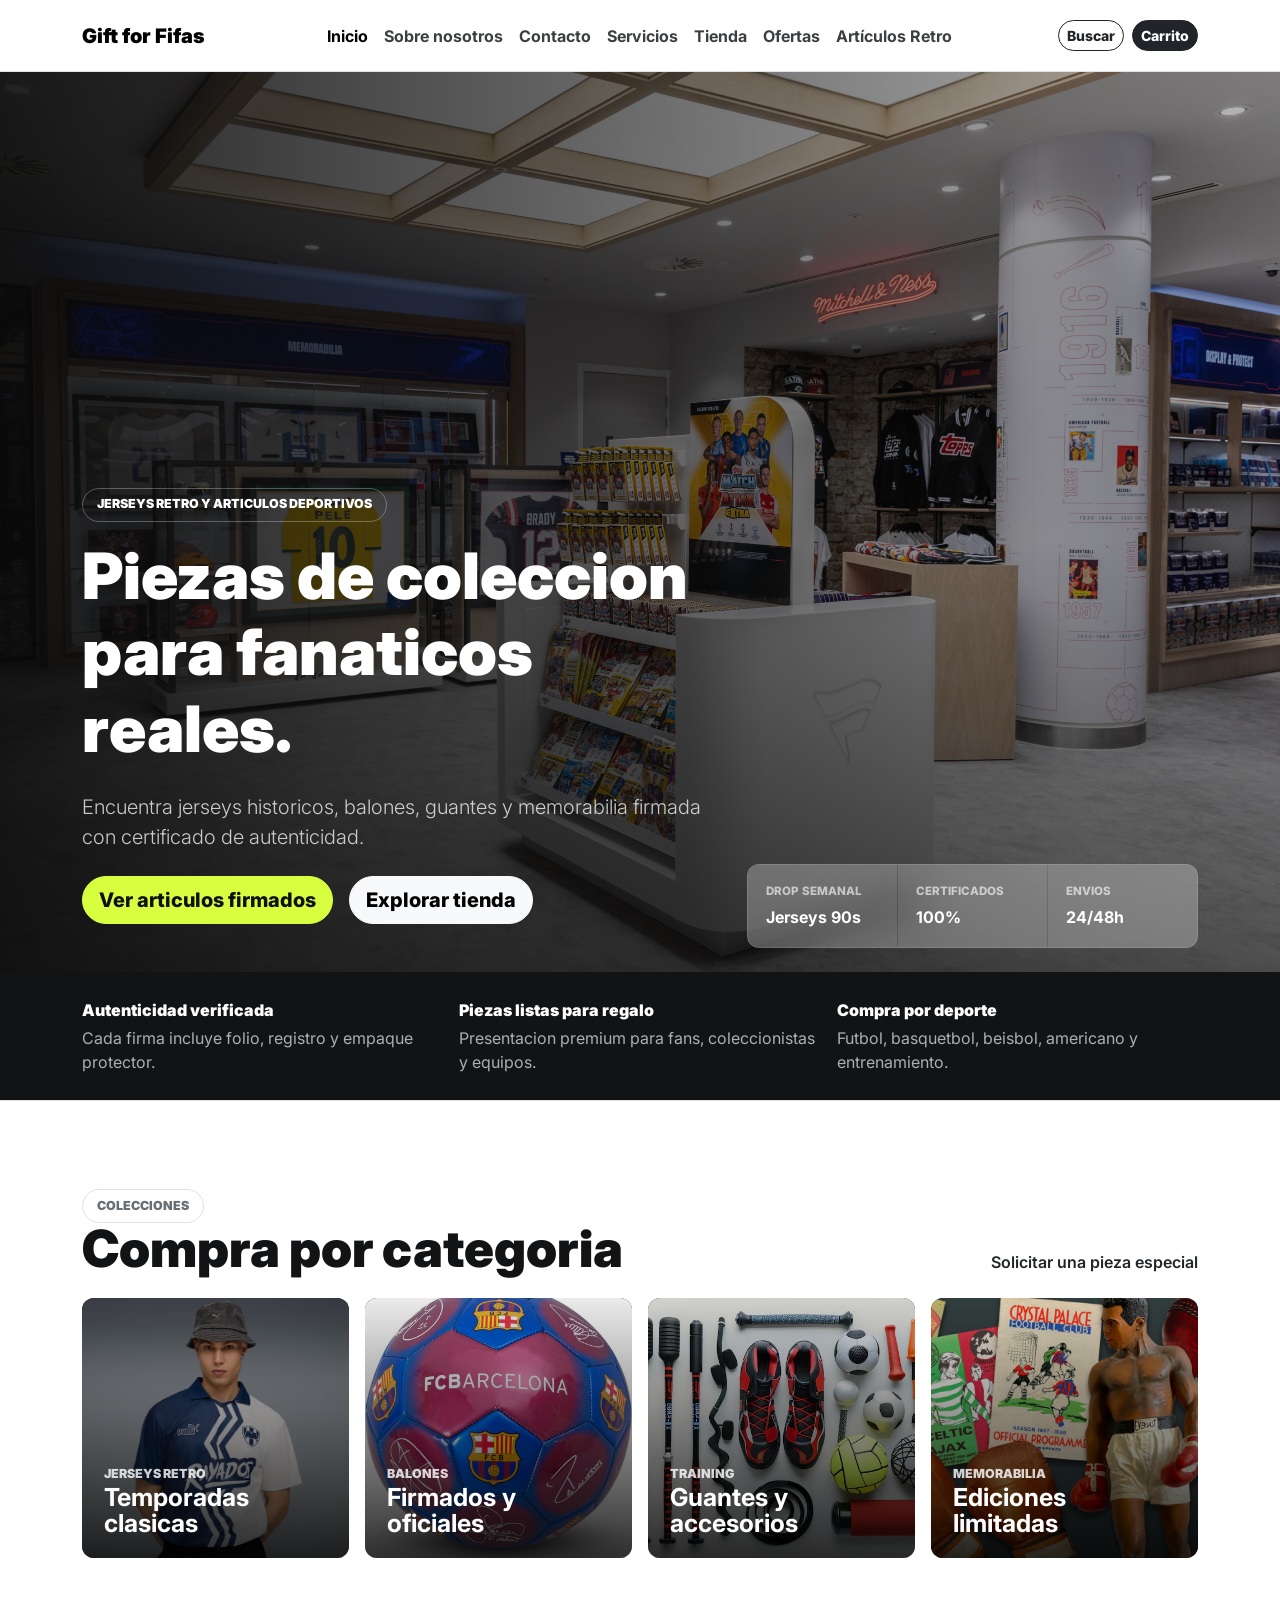
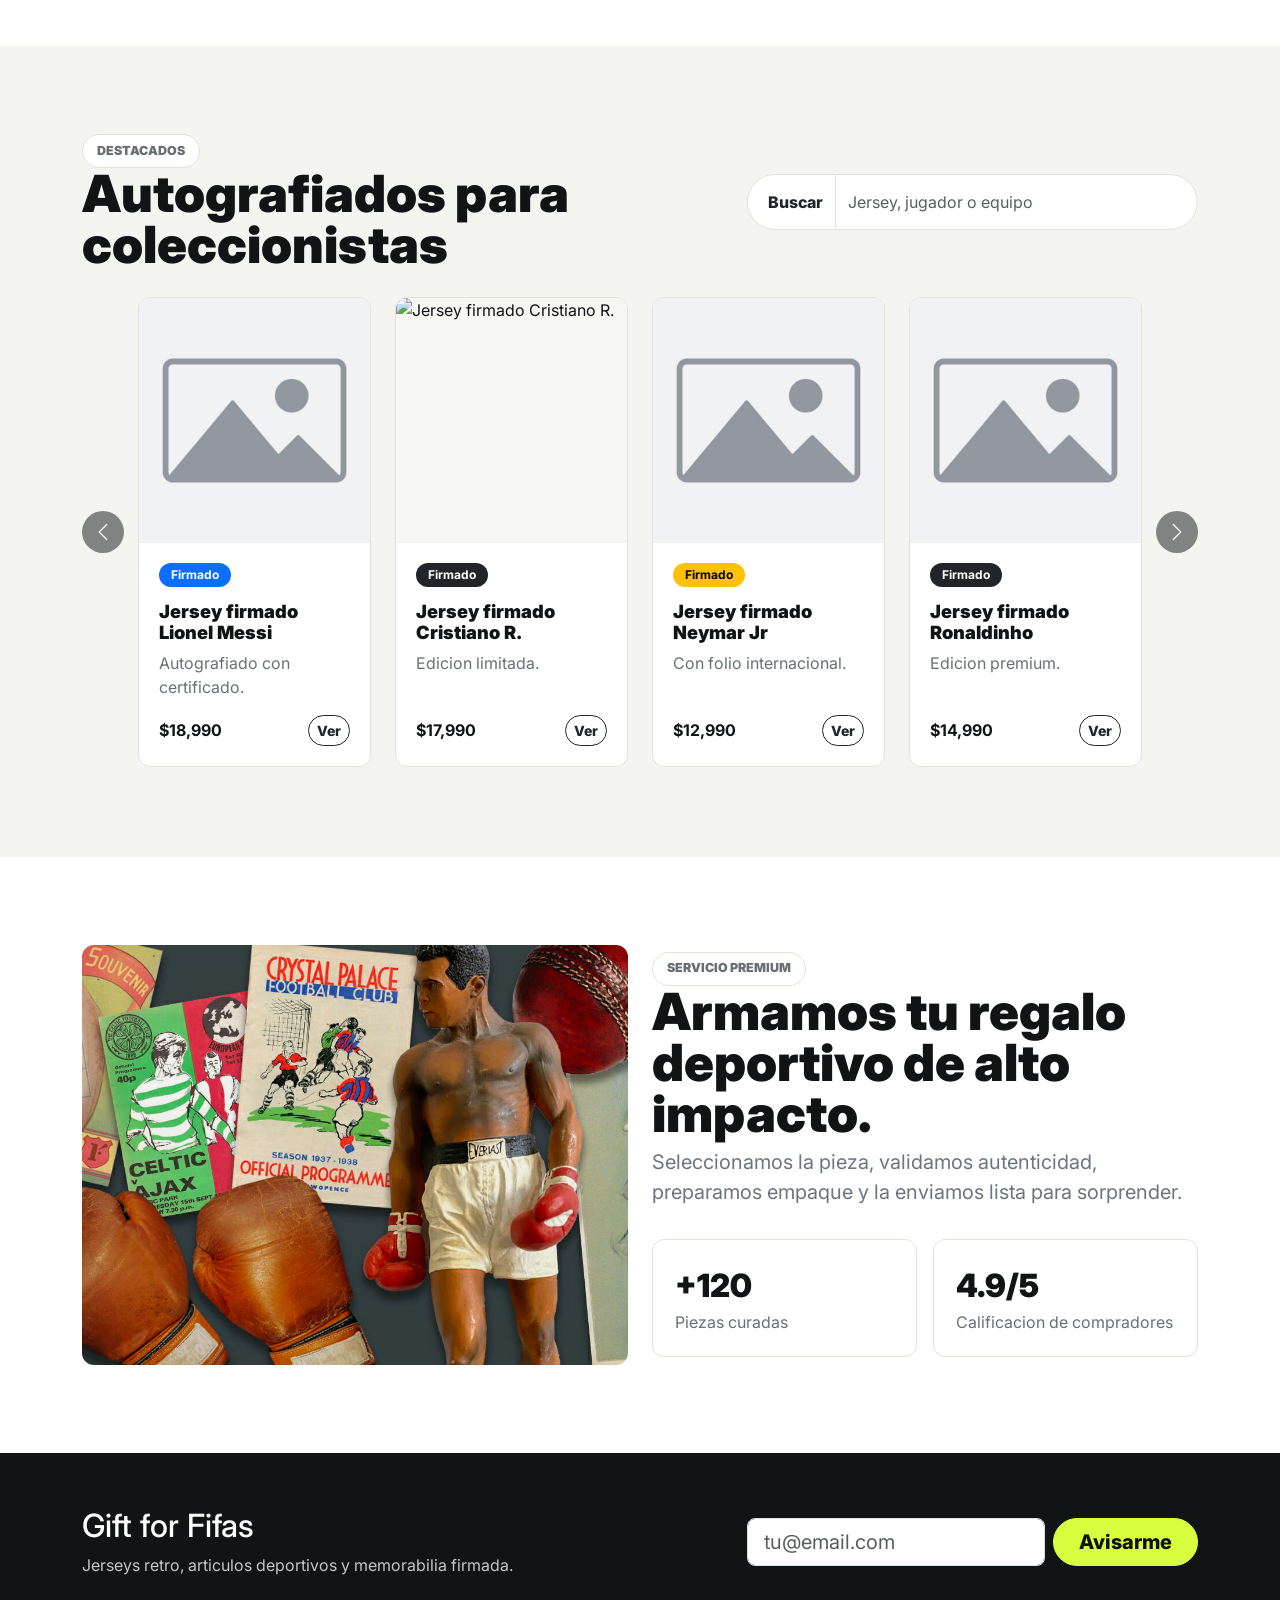
==== commit 769b5e10: "2da version de articulos retro" ====
--- a/src/index.html
+++ b/src/index.html
@@ -26,6 +26,7 @@
                     <li class="nav-item"><a class="nav-link" href="#servicios">Servicios</a></li>
                     <li class="nav-item"><a class="nav-link" href="#colecciones">Tienda</a></li>
                     <li class="nav-item"><a class="nav-link" href="#firmados">Ofertas</a></li>
+                     <li class="nav-item"><a class="nav-link" href="/src/pages/Jonas/retro.html">Artículos Retro</a></li>
                 </ul>
                 <div class="d-flex gap-2">
                     <button class="btn btn-outline-dark btn-sm">Buscar</button>
